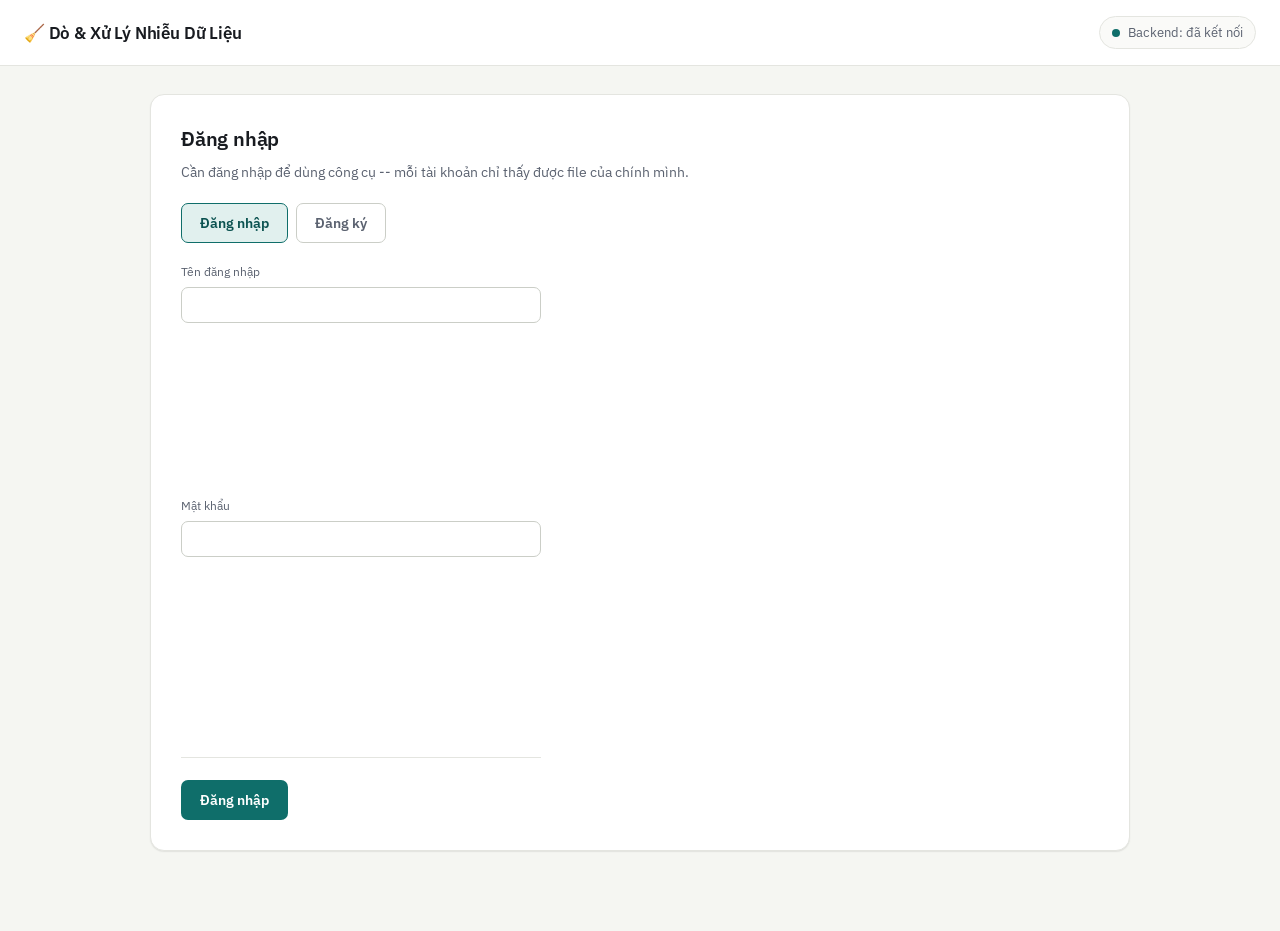
==== frontend/index.html @ 3a63ff2b "Thêm hệ thống Multi-User thật: đăng ký/đăng nhập/hồ sơ + tách dữ liệu theo tài khoản - accounts/: mo" ====
<!DOCTYPE html>
<html lang="vi">
<head>
  <meta charset="UTF-8" />
  <meta name="viewport" content="width=device-width, initial-scale=1.0" />
  <title>Dò &amp; Xử Lý Nhiễu Dữ Liệu</title>
  <link rel="preconnect" href="https://fonts.googleapis.com" />
  <link rel="preconnect" href="https://fonts.gstatic.com" crossorigin />
  <link href="https://fonts.googleapis.com/css2?family=IBM+Plex+Mono:wght@400;500;600&family=IBM+Plex+Sans:wght@400;500;600;650;700&display=swap" rel="stylesheet" />
  <link rel="stylesheet" href="style.css" />
</head>
<body>
  <header class="app-header">
    <div class="container header-inner">
      <div class="brand">
        <div class="brand-text">
          <span class="brand-title">🧹 Dò &amp; Xử Lý Nhiễu Dữ Liệu</span>
        </div>
      </div>
      <div class="status-pill">
        <span id="backend-dot" class="status-dot is-offline"></span>
        <span id="backend-status-text">Backend: đang kiểm tra…</span>
      </div>
      <!-- MỚI (tài khoản đăng nhập): chỉ hiện khi đã đăng nhập (toggleAuthArea()) -->
      <div class="account-area" id="account-area" hidden>
        <span class="account-username mono" id="account-username-text"></span>
        <button class="btn btn-ghost btn-small" id="open-profile-btn" type="button">Hồ sơ</button>
        <button class="btn btn-ghost btn-small" id="logout-btn" type="button">Đăng xuất</button>
      </div>
    </div>
  </header>

  <main class="container main-area">

    <!-- Thanh tiến trình 5 bước -->
    <nav class="stepper" id="stepper">
      <div class="stepper-track"></div>
      <div class="step" data-step="1"><span class="step-circle">1</span><span class="step-label">Tải file lên</span></div>
      <div class="step" data-step="2"><span class="step-circle">2</span><span class="step-label">Hướng xử lý</span></div>
      <div class="step" data-step="3"><span class="step-circle">3</span><span class="step-label">Cấu hình noise</span></div>
      <div class="step" data-step="4"><span class="step-circle">4</span><span class="step-label">Kết quả</span></div>
      <div class="step" data-step="5"><span class="step-circle">5</span><span class="step-label">Xử lý & xuất file</span></div>
    </nav>

    <!-- Panel đăng nhập/đăng ký -- MỚI (tài khoản đăng nhập). KHÔNG nằm
         trong thanh 5 bước, hiện trước TẤT CẢ panel khác khi chưa đăng nhập
         (checkAuthStatus() ẩn #stepper + mọi panel số, chỉ hiện panel này). -->
    <section class="panel panel--narrow" id="panel-auth">
      <h2 class="panel-title" id="auth-title">Đăng nhập</h2>
      <p class="panel-desc">Cần đăng nhập để dùng công cụ -- mỗi tài khoản chỉ thấy được file của chính mình.</p>

      <div class="auth-tabs">
        <button type="button" class="btn btn-ghost auth-tab is-active" id="auth-tab-login">Đăng nhập</button>
        <button type="button" class="btn btn-ghost auth-tab" id="auth-tab-register">Đăng ký</button>
      </div>

      <form id="login-form" class="auth-form">
        <div class="field field-grow">
          <label for="login-username">Tên đăng nhập</label>
          <input type="text" class="input" id="login-username" autocomplete="username" required />
        </div>
        <div class="field field-grow">
          <label for="login-password">Mật khẩu</label>
          <input type="password" class="input" id="login-password" autocomplete="current-password" required />
        </div>
        <p class="form-error" id="login-error" hidden></p>
        <div class="panel-actions">
          <button class="btn btn-primary" type="submit" id="login-submit-btn">Đăng nhập</button>
        </div>
      </form>

      <form id="register-form" class="auth-form" hidden>
        <div class="field field-grow">
          <label for="register-username">Tên đăng nhập (ít nhất 3 ký tự)</label>
          <input type="text" class="input" id="register-username" autocomplete="username" required />
        </div>
        <div class="field field-grow">
          <label for="register-password">Mật khẩu (ít nhất 6 ký tự)</label>
          <input type="password" class="input" id="register-password" autocomplete="new-password" required />
        </div>
        <p class="form-error" id="register-error" hidden></p>
        <div class="panel-actions">
          <button class="btn btn-primary" type="submit" id="register-submit-btn">Đăng ký</button>
        </div>
      </form>
    </section>

    <!-- Panel hồ sơ tài khoản -- MỚI. Mở từ nút "Hồ sơ" ở header, giống cách
         panel-preview mở từ Bước 5 (không nằm trong 5 bước chính). -->
    <section class="panel panel--narrow" id="panel-profile">
      <h2 class="panel-title">Hồ sơ tài khoản</h2>

      <div class="field field-grow">
        <label>Tên đăng nhập</label>
        <p class="mono" id="profile-username">—</p>
      </div>
      <div class="field field-grow">
        <label>Tạo tài khoản lúc</label>
        <p class="mono" id="profile-created-at">—</p>
      </div>

      <div class="sub-section">
        <h3 class="sub-title">Đổi mật khẩu</h3>
        <form id="change-password-form" class="auth-form">
          <div class="field field-grow">
            <label for="old-password">Mật khẩu hiện tại</label>
            <input type="password" class="input" id="old-password" autocomplete="current-password" required />
          </div>
          <div class="field field-grow">
            <label for="new-password">Mật khẩu mới (ít nhất 6 ký tự)</label>
            <input type="password" class="input" id="new-password" autocomplete="new-password" required />
          </div>
          <p class="form-error" id="change-password-error" hidden></p>
          <p class="status-text" id="change-password-success" hidden>Đổi mật khẩu thành công.</p>
          <div class="panel-actions">
            <button class="btn btn-primary" type="submit" id="change-password-btn">Đổi mật khẩu</button>
          </div>
        </form>
      </div>

      <div class="panel-actions">
        <button class="btn btn-ghost" id="profile-back-btn" type="button">← Quay lại</button>
      </div>
    </section>

    <!-- Panel 1: Upload -->
    <section class="panel panel--narrow is-active" id="panel-1">
      <h2 class="panel-title">Bước 1: Tải dữ liệu lên</h2>

      <label for="file-input" class="dropzone" id="dropzone">
        <div class="dropzone-idle" id="dropzone-idle">
          <span class="dropzone-icon">📄</span>
          <p>Kéo thả hoặc bấm để tải file lên</p>
        </div>
        <div class="dropzone-file" id="dropzone-file">
          <span style="font-size: 22px;">📄</span>
          <div>
            <p class="file-name" id="file-name-text"></p>
            <p class="file-meta" id="file-meta-text"></p>
          </div>
        </div>
      </label>
      <input type="file" id="file-input" accept=".csv,.xlsx" hidden />

      <p class="hint-note" id="upload-notice">Đang kiểm tra kết nối tới backend…</p>

      <div class="panel-actions">
        <button class="btn btn-primary" id="upload-btn" disabled>Tải lên &amp; tiếp tục</button>
        <span class="status-text" id="upload-status"></span>
      </div>
    </section>

    <!-- Panel 2: Hướng xử lý -->
    <section class="panel" id="panel-2">
      <h2 class="panel-title">Bước 2: Chọn hướng xử lý</h2>
      <p class="panel-desc">Noise trong dữ liệu được chia theo 2 hướng, mỗi hướng có cách phát hiện và xử lý riêng.</p>

      <div class="direction-grid">
        <div class="direction-card" data-direction="attribute" tabindex="0" role="button">
          <h3>📊 Attribute Noise</h3>
          <p>Lỗi ở từng thuộc tính/cột: thiếu giá trị, sai định dạng, ngoài khoảng, giá trị bất thường, không nhất quán, khoảng trắng thừa, trùng dòng — cộng rule mâu thuẫn LOGIC giữa 2 cột.</p>
        </div>
        <div class="direction-card" data-direction="class" tabindex="0" role="button">
          <h3>🏷️ Class Noise</h3>
          <p>Nhãn/lớp phân loại bị gán sai — chọn 1 cột làm nhãn, các cột số làm đặc trưng, rồi chọn 1 trong 3 phương pháp phát hiện bên dưới để tìm dòng nghi ngờ sai nhãn.</p>
        </div>
      </div>

      <!-- Chỉ hiện khi đã chọn thẻ Class Noise ở trên -- 3 nhóm phương pháp
           theo đúng Bảng 6 (Gupta & Gupta, 2019): Distance-based / Single
           learning-based / Ensemble-based. Người dùng CHỈ chọn 1 trong 3 để
           chạy thật; 2 cái còn lại dùng để so sánh riêng (script đánh giá ở
           gốc repo), không bắt buộc phải chạy hết trên web. -->
      <div class="sub-section" id="class-method-section" hidden>
        <h3 class="sub-title">Chọn phương pháp phát hiện Class Noise</h3>
        <p class="panel-desc">3 nhóm phương pháp theo Bảng 6, Gupta &amp; Gupta (2019) — chọn đúng 1 phương pháp để chạy thật.</p>
        <div class="direction-grid method-grid" id="class-method-grid">
          <div class="direction-card" data-method="distance_based" tabindex="0" role="button">
            <h3>📏 Distance-based</h3>
            <p>Mutual k-Nearest Neighbor (N13) — dựa thuần vào khoảng cách giữa các dòng, không train model học máy nào.</p>
          </div>
          <div class="direction-card" data-method="single_learning" tabindex="0" role="button">
            <h3>🌲 Single learning-based</h3>
            <p>Confident Learning + Random Forest — dùng xác suất dự đoán của 1 model để tìm dòng nghi ngờ sai nhãn.</p>
          </div>
          <div class="direction-card" data-method="ensemble_based" tabindex="0" role="button">
            <h3>🗳️ Ensemble-based</h3>
            <p>3 classifier khác họ (Logistic Regression, Naive Bayes, Linear SVM) cùng biểu quyết — dòng nào bị đa số bất đồng với nhãn ghi thì nghi ngờ.</p>
          </div>
        </div>
      </div>

      <div class="panel-actions">
        <button class="btn btn-primary" id="continue-step2-btn" disabled>Tiếp tục</button>
      </div>
    </section>

    <!-- Panel 3: Cấu hình noise -->
    <section class="panel" id="panel-3">
      <h2 class="panel-title" id="panel-3-title">Bước 3: Cấu hình noise cho từng cột</h2>

      <!-- Nhánh ATTRIBUTE NOISE -->
      <div id="panel-3-attribute">
        <p class="panel-desc">
          Với mỗi cột, chọn đúng kiểu dữ liệu rồi bật các loại noise cần kiểm tra. Các trường tham số
          (min/max, ngưỡng outlier, danh sách category chuẩn...) chỉ hiện khi phù hợp với kiểu dữ liệu đã chọn.
        </p>

        <p class="empty-state" id="col-list-empty" hidden>Chưa có dữ liệu — quay lại Bước 1 để tải file.</p>
        <div class="col-list" id="col-list"></div>

        <div class="sub-section duplicate-row-config">
          <h3 class="sub-title">Trùng dòng (duplicate_row)</h3>
          <p class="panel-desc">Noise cấp DÒNG — so cả dòng (hoặc 1 nhóm cột chỉ định) với các dòng khác, không thuộc riêng 1 cột nào.</p>
          <label class="switch-row">
            <input type="checkbox" id="dup-enable" />
            <span>Kiểm tra trùng dòng</span>
          </label>
          <div class="field field-grow">
            <label>Chỉ so theo các cột này (để trống = so toàn bộ), cách nhau bởi dấu phẩy</label>
            <input type="text" class="input" id="dup-subset-columns" placeholder="vd id" />
          </div>
        </div>

        <div class="sub-section">
          <h3 class="sub-title">Rule liên cột (tuỳ chọn)</h3>
          <p class="panel-desc">
            Kiểm tra mâu thuẫn logic giữa 2 cột — ví dụ "tuổi phải ≤ điểm đánh giá" hay "mã nhân viên phải
            luôn gắn với đúng 1 tên". Bạn tự chọn cột và quan hệ, vì mỗi file dữ liệu có ý nghĩa khác nhau.
          </p>
          <div class="rules-list" id="rules-list"></div>
          <button class="btn btn-ghost" id="add-rule-btn" type="button">+ Thêm rule</button>
        </div>

        <div class="panel-actions">
          <button class="btn btn-primary" id="detect-btn" type="button">🔍 Detect Noise</button>
          <span class="status-text" id="detect-status"></span>
        </div>
      </div>

      <!-- Nhánh CLASS NOISE -->
      <div id="panel-3-class" hidden>
        <p class="panel-desc" id="panel-3-class-desc">
          Chọn 1 cột làm <strong>nhãn</strong> (label) và các cột <strong>số</strong> làm đặc trưng (feature).
          Cột không ép được thành số sẽ tự động bị loại khỏi lúc chạy, không cần lọc tay trước. Trước khi
          chạy, các cột đặc trưng cũng sẽ TỰ ĐỘNG được cap outlier (kéo giá trị quá lệch về biên IQR) + biến
          đổi logarit (cho cột không có giá trị âm) — không cần làm gì thêm, không xoá mất dữ liệu nào.
        </p>

        <div class="field field-grow">
          <label>Cột nhãn (label)</label>
          <select class="select" id="class-label-select"></select>
        </div>

        <div class="sub-section">
          <h3 class="sub-title">🪄 Giảm cột tự động (tuỳ chọn)</h3>
          <p class="panel-desc">
            Tự xếp hạng mức liên quan tới nhãn (Feature Importance), tự tìm điểm "gãy" để giữ nhóm cột quan
            trọng nhất, rồi lọc bớt cột thừa thông tin lẫn nhau (tương quan ≥ 0.8) — không cần tự chọn số cột
            hay ngưỡng nào tay. Kết quả sẽ tự tick vào danh sách bên dưới, vẫn sửa tay thêm được.
          </p>
          <div class="panel-actions">
            <button class="btn btn-ghost" id="class-reduce-btn" type="button">🪄 Chạy giảm cột tự động</button>
            <span class="status-text" id="class-reduce-status"></span>
          </div>
          <div id="class-reduce-result" hidden></div>
        </div>

        <div class="sub-section">
          <div class="sub-title-row">
            <h3 class="sub-title">Cột đặc trưng (feature)</h3>
            <div class="feature-bulk-actions">
              <button type="button" class="btn btn-ghost btn-small" id="class-feature-select-all">Tích tất cả</button>
              <button type="button" class="btn btn-ghost btn-small" id="class-feature-select-none">Bỏ tích tất cả</button>
            </div>
          </div>
          <div class="feature-check-list" id="class-feature-list"></div>
        </div>

        <div class="sub-section" id="class-params-single">
          <h3 class="sub-title">Tham số nâng cao (tuỳ chọn)</h3>
          <div class="field-row">
            <div class="field">
              <label>Số cây (n_estimators)</label>
              <input type="number" class="input" id="class-n-estimators" value="300" min="10" step="10" />
            </div>
            <div class="field">
              <label>Số fold (cv_folds)</label>
              <input type="number" class="input" id="class-cv-folds" value="5" min="2" max="10" />
            </div>
          </div>
        </div>

        <div class="sub-section" id="class-params-distance" hidden>
          <h3 class="sub-title">Tham số nâng cao (tuỳ chọn)</h3>
          <div class="field-row">
            <div class="field">
              <label>Số láng giềng (k)</label>
              <input type="number" class="input" id="class-k-neighbors" value="5" min="1" max="50" />
            </div>
          </div>
          <p class="panel-desc">
            Mutual k-NN không train model nào — chỉ xét k láng giềng gần nhất của mỗi dòng (sau khi chuẩn hoá
            z-score), nên thường nhanh hơn Single learning-based với cùng kích thước file.
          </p>
        </div>

        <div class="sub-section" id="class-params-ensemble" hidden>
          <h3 class="sub-title">Tham số nâng cao (tuỳ chọn)</h3>
          <div class="field-row">
            <div class="field">
              <label>Số fold (cv_folds)</label>
              <input type="number" class="input" id="class-ensemble-cv-folds" value="5" min="2" max="10" />
            </div>
          </div>
          <p class="panel-desc">
            Train 3 classifier khác họ (Logistic Regression, Gaussian Naive Bayes, Linear SVM) qua Cross-Validation,
            dòng nào bị ĐA SỐ (≥2/3) classifier dự đoán khác nhãn ghi thì gắn cờ nghi ngờ. Nhẹ hơn nhiều so với
            Random Forest 300 cây nên vẫn chạy nhanh dù phải train tới 3 model.
          </p>
        </div>

        <p class="hint-note" id="class-wait-hint">
          ⚠️ Huấn luyện qua Cross-Validation có thể mất từ vài giây đến vài phút tuỳ kích thước file — trang
          sẽ không phản hồi gì trong lúc chờ, đừng tắt tab.
        </p>

        <div class="panel-actions">
          <button class="btn btn-primary" id="class-detect-btn" type="button">🔍 Phát hiện Class Noise</button>
          <span class="status-text" id="class-detect-status"></span>
        </div>
      </div>
    </section>

    <!-- Panel 4: Kết quả -->
    <section class="panel" id="panel-4">
      <h2 class="panel-title" id="panel-4-title">Bước 4: Kết quả phát hiện</h2>

      <!-- Nhánh ATTRIBUTE NOISE -->
      <div id="panel-4-attribute">
        <p class="panel-desc">Rà soát các dòng và ô bị gắn cờ noise trước khi sang bước xử lý.</p>

        <div class="stats-grid">
          <div class="stat-card">
            <span class="stat-value mono" id="stat-total-rows">0</span>
            <span class="stat-label">Tổng số dòng</span>
          </div>
          <div class="stat-card stat-amber">
            <span class="stat-value mono" id="stat-flagged-rows">0</span>
            <span class="stat-label">Dòng có noise</span>
          </div>
          <div class="stat-card stat-crimson">
            <span class="stat-value mono" id="stat-total-findings">0</span>
            <span class="stat-label">Ô lỗi phát hiện</span>
          </div>
        </div>

        <!-- Biểu đồ phân bố loại noise -- thuần hiển thị lại dữ liệu đã có
             sẵn từ data.findings, không gọi thêm API nào. -->
        <div class="chart-card" id="noise-chart-card" hidden>
          <h3 class="sub-title">Phân bố theo loại noise</h3>
          <div class="noise-chart" id="noise-chart"></div>
        </div>

        <div class="toolbar">
          <input type="search" class="input search-input" id="search-input" placeholder="Tìm theo giá trị hoặc loại lỗi…" />
          <div class="filter-chips" id="filter-chips"></div>
        </div>

        <div class="table-wrap">
          <table class="results-table" id="result-table">
            <thead id="result-table-head"></thead>
            <tbody id="result-table-body"></tbody>
          </table>
        </div>
        <p id="result-empty" class="empty-state" hidden>Không phát hiện noise nào 🎉</p>

        <div class="pagination" id="pagination" hidden>
          <button class="btn btn-ghost" id="page-prev" type="button">Trước</button>
          <span id="page-indicator" class="mono"></span>
          <button class="btn btn-ghost" id="page-next" type="button">Sau</button>
        </div>

        <div class="panel-actions">
          <button class="btn btn-primary" id="goto-handling-btn" type="button" disabled>Tiếp tục: xử lý &amp; xuất file</button>
        </div>
      </div>

      <!-- Nhánh CLASS NOISE -->
      <div id="panel-4-class" hidden>
        <p class="panel-desc">Độ tin cậy của model — xem trước khi tin bất kỳ dòng nghi ngờ nào bên dưới.</p>

        <div class="stats-grid" id="class-stats-grid"></div>

        <div class="chart-card" id="class-warning-card" hidden></div>

        <div class="chart-card" id="class-report-card">
          <h3 class="sub-title" id="class-report-title">Precision / Recall / F1 từng lớp</h3>
          <div class="table-wrap">
            <table class="results-table" id="class-report-table"></table>
          </div>
        </div>

        <div class="chart-card" id="class-confusion-card">
          <h3 class="sub-title" id="class-confusion-title">Ma trận đếm (hàng = nhãn ghi, cột = nhãn model tự tin)</h3>
          <div class="table-wrap">
            <table class="results-table" id="class-confusion-table"></table>
          </div>
        </div>

        <h3 class="sub-title">Danh sách dòng nghi ngờ (sắp theo mức độ đáng ngờ giảm dần)</h3>
        <div class="toolbar">
          <input type="search" class="input search-input" id="class-findings-search" placeholder="Tìm theo số dòng hoặc nhãn…" />
        </div>
        <div class="table-wrap">
          <table class="results-table" id="class-findings-table"></table>
        </div>
        <div class="pagination" id="class-findings-pagination" hidden>
          <button class="btn btn-ghost" id="class-page-prev" type="button">Trước</button>
          <span id="class-page-indicator" class="mono"></span>
          <button class="btn btn-ghost" id="class-page-next" type="button">Sau</button>
        </div>

        <div class="panel-actions">
          <button class="btn btn-primary" id="class-goto-handling-btn" type="button">Tiếp tục: xử lý &amp; xuất file</button>
        </div>
      </div>
    </section>

    <!-- Panel 5: Xử lý & xuất file -->
    <section class="panel" id="panel-5">
      <h2 class="panel-title">Bước 5: Xử lý &amp; xuất file</h2>

      <!-- Nhánh ATTRIBUTE NOISE -->
      <div id="panel-5-attribute">
        <p class="panel-desc">
          Bấm vào tên mỗi nhóm để xem chi tiết từng dòng, tick chọn dòng muốn xử lý, chọn cách xử lý cho từng
          dòng rồi bấm "Áp dụng" — không cần xử lý hết các nhóm cùng lúc. Hành động xoá dòng luôn được cho xem
          trước và hỏi xác nhận; mọi bước đều hoàn tác được hoặc quay về dữ liệu gốc. Rule liên cột chưa hỗ trợ
          xử lý tự động ở bước này. Xử lý xong, bấm "Xuất file CSV" ở cuối trang để tải file về.
        </p>

        <!-- Thanh lịch sử: nhật ký các bước đã Áp dụng + nút Hoàn tác / Về dữ liệu gốc.
             Luôn hiện (kể cả khi chưa có bước nào) để người dùng biết tính năng này tồn tại. -->
        <div class="history-bar" id="history-bar">
          <div class="history-bar-top">
            <strong class="history-bar-title">Lịch sử xử lý</strong>
            <span class="status-text" id="history-hint"></span>
            <button class="btn btn-ghost btn-small" id="undo-btn" type="button" disabled>↶ Hoàn tác</button>
            <button class="btn btn-ghost btn-small" id="reset-btn" type="button" disabled>⟲ Về dữ liệu gốc</button>
          </div>
          <div class="handling-confirm" id="history-confirm" role="alert" hidden></div>
          <p class="status-text history-status" id="history-status" aria-live="polite"></p>
          <ol class="history-log" id="history-log"></ol>
        </div>

        <div id="handling-list" class="handling-list"></div>
        <div class="panel-actions">
          <button class="btn btn-primary" id="apply-handling-btn" type="button">✅ Xuất file CSV</button>
          <span class="status-text" id="handling-status"></span>
        </div>
      </div>

      <!-- Nhánh CLASS NOISE -->
      <div id="panel-5-class" hidden>
        <p class="empty-state">
          Xử lý (handling) cho Class Noise đang được phát triển — tính năng này sẽ sớm có. Bấm "Phân bố
          theo loại noise" ở Bước 4 để xem lại danh sách dòng nghi ngờ.
        </p>
        <div class="panel-actions">
          <button class="btn btn-ghost" id="class-back-to-results-btn" type="button">← Quay lại Bước 4</button>
        </div>
      </div>
    </section>

    <!-- Panel "Xem sau xử lý" -- KHÔNG nằm trong 5 bước chính, chỉ là màn
         hình phụ mở ra từ Bước 5 để xem nhanh dữ liệu hiện tại rồi quay lại. -->
    <section class="panel" id="panel-preview">
      <h2 class="panel-title">Xem dữ liệu sau xử lý</h2>
      <p class="panel-desc">Toàn bộ dữ liệu ở trạng thái hiện tại — ô còn tô màu là còn lỗi chưa xử lý.</p>
      <div class="table-wrap">
        <table class="results-table" id="preview-table">
          <thead id="preview-table-head"></thead>
          <tbody id="preview-table-body"></tbody>
        </table>
      </div>
      <div class="pagination">
        <button class="btn btn-ghost" id="preview-page-prev" type="button">Trước</button>
        <span id="preview-page-indicator" class="mono"></span>
        <button class="btn btn-ghost" id="preview-page-next" type="button">Sau</button>
      </div>
      <div class="panel-actions">
        <button class="btn btn-primary" id="preview-back-btn" type="button">← Quay lại xử lý</button>
      </div>
    </section>

  </main>

  <script src="script.js"></script>
</body>
</html>
---- frontend/style.css ----
/* ==========================================================================
   Design tokens -- lấy cảm hứng màu sắc/typography từ mockup người dùng gửi,
   chỉnh lại bảng màu badge để đủ chỗ cho 7 loại attribute noise + 4 loại rule
   liên cột (11 loại, nhiều hơn 5 nhóm màu gốc của mockup) -- mỗi loại 1 màu
   riêng để phân biệt nhanh bằng mắt, giữ đúng cách phối "text/soft/border"
   của mockup cho mọi family màu.
   ========================================================================== */
:root {
  --bg: #f5f6f2;
  --surface: #ffffff;
  --surface-2: #fafaf8;
  --ink: #181b20;
  --ink-dim: #5b6270;
  --ink-faint: #8b909c;
  --line: #e4e5e0;
  --line-strong: #cbcec7;

  --signal: #0f6e6a;
  --signal-dark: #0b5250;
  --signal-soft: #e1f0ee;

  --danger: #ae3a3a;
  --danger-soft: #f8e6e6;

  --radius-lg: 14px;
  --radius-md: 10px;
  --radius-sm: 7px;
  --shadow-card: 0 1px 2px rgba(20, 20, 15, 0.05), 0 1px 0 rgba(20, 20, 15, 0.03);

  /* Bề rộng khung app -- rộng hơn hẳn bản mockup (1180px) theo yêu cầu "khung
     to hơn" ở Bước 4 (Kết quả), áp dụng chung cho mọi bước cho nhất quán. */
  --container-max: 1440px;

  /* ---- 11 family màu: mỗi loại attribute noise / rule liên cột 1 màu ---- */
  --slate-text: #4b5262;   --slate-soft: #edeef1;   --slate-border: #667085;   /* missing_value */
  --amber-text: #8a4f0e;   --amber-soft: #fbeedc;   --amber-border: #c1721b;   /* format_noise */
  --crimson-text: #8f2f2f; --crimson-soft: #f8e6e6; --crimson-border: #ae3a3a; /* out_of_range */
  --violet-text: #4f3970;  --violet-soft: #ece6f4;  --violet-border: #6a4f92; /* outlier */
  --teal-text: #0b5250;    --teal-soft: #e1f0ee;    --teal-border: #0f6e6a;   /* inconsistent_category */
  --rose-text: #9d174d;    --rose-soft: #fce7f3;    --rose-border: #db2777;   /* whitespace_noise */
  --maroon-text: #5c1f2a;  --maroon-soft: #f1e1e4;  --maroon-border: #7a2e3a; /* duplicate_row */
  --indigo-text: #3730a3;  --indigo-soft: #e0e7ff;  --indigo-border: #4f46e5; /* rule:compare */
  --brown-text: #6b4226;   --brown-soft: #f3e5d8;   --brown-border: #9c6b30;  /* rule:conditional */
  --orange-text: #9a3412;  --orange-soft: #ffedd5;  --orange-border: #ea580c; /* rule:formula */
  --green-text: #14532d;   --green-soft: #dcfce7;   --green-border: #16a34a; /* rule:functional_dependency */
}

*, *::before, *::after { box-sizing: border-box; }

body {
  margin: 0;
  background: var(--bg);
  color: var(--ink);
  font-family: "IBM Plex Sans", -apple-system, BlinkMacSystemFont, "Segoe UI", sans-serif;
  font-size: 15px;
  line-height: 1.55;
  -webkit-font-smoothing: antialiased;
}
h1, h2, h3, p { margin: 0; }
button { font-family: inherit; }
input, select { font-family: inherit; font-size: 14px; color: var(--ink); }
.mono { font-family: "IBM Plex Mono", ui-monospace, monospace; }
code {
  font-family: "IBM Plex Mono", ui-monospace, monospace;
  background: #eef0f2;
  padding: 1px 5px;
  border-radius: 4px;
  font-size: 0.9em;
}

.container { max-width: var(--container-max); margin: 0 auto; padding: 0 24px; }

/* ===== Header ===== */
.app-header { background: var(--surface); border-bottom: 1px solid var(--line); }
.header-inner {
  display: flex; align-items: center; justify-content: space-between;
  padding: 16px 24px; gap: 16px; flex-wrap: wrap;
}
.brand { display: flex; align-items: center; gap: 12px; }
.brand-text { display: flex; flex-direction: column; gap: 2px; }
.brand-title { font-size: 17px; font-weight: 600; letter-spacing: -0.01em; }
.brand-sub { font-size: 12.5px; color: var(--ink-faint); }

.status-pill {
  display: flex; align-items: center; gap: 8px; font-size: 12.5px; color: var(--ink-dim);
  background: var(--surface-2); border: 1px solid var(--line); border-radius: 999px; padding: 6px 12px;
}
.status-dot { width: 8px; height: 8px; border-radius: 50%; background: var(--ink-faint); flex: 0 0 auto; }
.status-dot.is-online { background: var(--signal); }
.status-dot.is-offline { background: var(--amber-border); }

/* MỚI (tài khoản đăng nhập): badge tên tài khoản + nút Hồ sơ/Đăng xuất ở header */
.account-area { display: flex; align-items: center; gap: 10px; font-size: 12.5px; }
.account-username { color: var(--ink-dim); font-weight: 600; }

/* ===== Layout ===== */
.main-area { padding: 28px 24px 80px; }

/* Sửa TẬN GỐC bug từng gặp: rule CSS của TRANG (vd display:flex/grid) luôn
   thắng rule mặc định "[hidden]{display:none}" của trình duyệt, bất kể độ ưu
   tiên (author stylesheet > user-agent stylesheet). 1 rule chung !important
   ở đây đảm bảo MỌI phần tử "hidden" trong toàn trang chắc chắn bị ẩn. */
[hidden] { display: none !important; }

/* MỚI (tài khoản đăng nhập): che tạm #stepper + mọi panel TRỪ panel-auth
   trong lúc checkAuthStatus() đang chờ phản hồi GET /api/auth/me lúc tải
   trang lần đầu -- tránh nhoáng panel-1 (mặc định is-active trong HTML)
   rồi mới bị đổi sang panel-auth 1 nhịp sau nếu chưa đăng nhập.
   checkAuthStatus() thêm class "auth-ready" vào <body> SAU KHI đã quyết
   định xong hiện panel nào, mới bỏ rule che này. */
body:not(.auth-ready) #stepper,
body:not(.auth-ready) .panel:not(#panel-auth) { display: none !important; }

/* ===== Stepper (5 bước) ===== */
.stepper { position: relative; display: flex; margin: 6px 0 36px; }
.stepper-track { position: absolute; left: 8%; right: 8%; top: 17px; height: 1.5px; background: var(--line-strong); z-index: 0; }
.step { position: relative; z-index: 1; flex: 1 1 0; display: flex; flex-direction: column; align-items: center; gap: 7px; }
.step.is-reachable { cursor: pointer; }
.step-circle {
  width: 34px; height: 34px; border-radius: 50%;
  display: flex; align-items: center; justify-content: center;
  font-family: "IBM Plex Mono", monospace; font-size: 13px; font-weight: 600;
  background: var(--surface); border: 1.5px solid var(--line-strong); color: var(--ink-faint);
  transition: background 0.15s ease, border-color 0.15s ease, color 0.15s ease;
}
.step-label { font-size: 12.5px; color: var(--ink-faint); text-align: center; }
.step.is-complete .step-circle { background: var(--signal-soft); border-color: var(--signal); color: var(--signal-dark); }
.step.is-complete .step-label { color: var(--ink-dim); }
.step.is-active .step-circle { background: var(--signal); border-color: var(--signal); color: #fff; }
.step.is-active .step-label { color: var(--ink); font-weight: 600; }

/* ===== Panels ===== */
.panel { display: none; background: var(--surface); border: 1px solid var(--line); border-radius: var(--radius-lg); box-shadow: var(--shadow-card); padding: 28px 30px 30px; }
.panel.is-active { display: block; }
/* Các bước chỉ có form ngắn (1, 2) không cần chiếm hết bề rộng khung 1440px
   dùng cho các bước có bảng dữ liệu (3, 4, 5) -- thu hẹp + canh giữa riêng
   cho các panel này để bố cục cân đối, đỡ trống trải bên phải. */
.panel--narrow { max-width: 980px; margin-left: auto; margin-right: auto; }
.panel-title { font-size: 20px; font-weight: 600; letter-spacing: -0.01em; margin-bottom: 8px; }
.panel-desc { font-size: 13.5px; color: var(--ink-dim); max-width: 90ch; margin-bottom: 20px; }
.panel-actions { display: flex; align-items: center; gap: 14px; margin-top: 26px; padding-top: 22px; border-top: 1px solid var(--line); flex-wrap: wrap; }
.hint-note { font-size: 12.5px; color: var(--ink-faint); margin-top: 12px; }
.sub-section { margin-top: 26px; padding-top: 22px; border-top: 1px solid var(--line); }
.sub-title { font-size: 14.5px; font-weight: 600; margin-bottom: 6px; }
.sub-title-row { display: flex; align-items: center; justify-content: space-between; flex-wrap: wrap; gap: 8px; }
.sub-title-row .sub-title { margin-bottom: 0; }
.feature-bulk-actions { display: flex; gap: 8px; }
.empty-state { font-size: 13.5px; color: var(--ink-faint); padding: 22px; text-align: center; border: 1px dashed var(--line-strong); border-radius: var(--radius-md); }

/* MỚI (tài khoản đăng nhập): panel-auth (đăng nhập/đăng ký) + panel-profile */
.auth-tabs { display: flex; gap: 8px; margin-bottom: 20px; }
.auth-tab.is-active { border-color: var(--signal); color: var(--signal-dark); background: var(--signal-soft); }
.auth-form { display: flex; flex-direction: column; gap: 14px; max-width: 360px; }
.form-error {
  font-size: 12.5px; color: var(--danger); background: var(--danger-soft);
  border: 1px solid var(--danger); border-radius: var(--radius-sm); padding: 8px 10px; margin: 0;
}

/* ===== Buttons ===== */
.btn { appearance: none; border-radius: var(--radius-sm); padding: 10px 18px; font-size: 13.5px; font-weight: 600; cursor: pointer; border: 1.5px solid transparent; transition: background 0.15s ease, border-color 0.15s ease, color 0.15s ease, opacity 0.15s ease; }
.btn:disabled { opacity: 0.45; cursor: not-allowed; }
.btn-primary { background: var(--signal); color: #fff; }
.btn-primary:hover:not(:disabled) { background: var(--signal-dark); }
.btn-ghost { background: transparent; border-color: var(--line-strong); color: var(--ink-dim); }
.btn-small { padding: 5px 12px; font-size: 12px; }
.btn-ghost:hover:not(:disabled) { border-color: var(--signal); color: var(--signal-dark); }
.btn-icon { appearance: none; background: transparent; border: none; color: var(--ink-faint); cursor: pointer; padding: 6px; border-radius: var(--radius-sm); font-weight: 700; }
.btn-icon:hover { background: var(--danger-soft); color: var(--danger); }
.status-text { font-size: 12.5px; color: var(--ink-faint); }

/* ===== Form controls ===== */
.field { display: flex; flex-direction: column; gap: 5px; }
.field label { font-size: 12px; color: var(--ink-dim); }
.field-row { display: flex; gap: 12px; flex-wrap: wrap; align-items: flex-end; }
.field-grow { flex: 1 1 220px; }
.input, .select {
  border: 1.5px solid var(--line-strong); border-radius: var(--radius-sm); background: var(--surface);
  padding: 8px 10px; font-size: 13.5px; color: var(--ink); min-width: 0;
}
.input:focus-visible, .select:focus-visible { outline: 2px solid var(--signal); outline-offset: 1px; border-color: var(--signal); }
.search-input { flex: 1 1 260px; }
input[type="checkbox"] { accent-color: var(--signal); width: 15px; height: 15px; }
.switch-row { display: flex; align-items: center; gap: 9px; font-size: 13.5px; margin-bottom: 14px; cursor: pointer; }

/* ===== Dropzone ===== */
/* Giờ là phần tử CHÍNH của Bước 1 (không còn đoạn mô tả đi kèm) -- cần to,
   rộng hết khung panel, dễ thấy ngay từ cái nhìn đầu tiên. `label` là phần
   tử inline mặc định nên PHẢI khai display:block + width:100% mới chiếm
   hết bề rộng panel thay vì chỉ co lại vừa đúng nội dung bên trong. */
.dropzone {
  display: block; width: 100%; box-sizing: border-box;
  border: 2px dashed var(--line-strong); border-radius: var(--radius-md);
  background: var(--surface-2); padding: 64px 20px; min-height: 220px;
  text-align: center; cursor: pointer;
  transition: border-color 0.15s ease, background 0.15s ease;
}
.dropzone.is-dragover { border-color: var(--signal); background: var(--signal-soft); }
.dropzone-idle { display: flex; flex-direction: column; align-items: center; justify-content: center; gap: 14px; height: 100%; color: var(--ink-dim); font-size: 15px; }
.dropzone-icon { font-size: 40px; }
.dropzone-file { display: none; align-items: center; justify-content: center; gap: 14px; text-align: left; }
.file-name { font-size: 14px; font-weight: 600; }
.file-meta { font-size: 12.5px; color: var(--ink-dim); margin-top: 2px; }

/* ===== Step 2: hướng xử lý ===== */
.direction-grid { display: grid; grid-template-columns: 1fr 1fr; gap: 16px; }
.direction-card { position: relative; border: 1.5px solid var(--line); border-radius: var(--radius-md); padding: 20px; cursor: pointer; transition: border-color 0.15s ease, background 0.15s ease; }
.direction-card:hover { border-color: var(--line-strong); }
.direction-card.is-selected { border-color: var(--signal); background: var(--signal-soft); }
.direction-card.is-disabled { cursor: not-allowed; opacity: 0.55; }
.direction-card h3 { font-size: 15.5px; font-weight: 600; margin-bottom: 6px; }
.direction-card p { font-size: 13px; color: var(--ink-dim); }
.badge-soon { position: absolute; top: 16px; right: 16px; font-size: 11px; font-weight: 600; color: var(--amber-text); background: var(--amber-soft); border-radius: 999px; padding: 3px 9px; }
/* 3 thẻ phương pháp Class Noise (Distance/Single/Ensemble) -- tái dùng CSS
   .direction-card ở trên, chỉ đổi số cột lưới từ 2 sang 3. */
.method-grid { grid-template-columns: 1fr 1fr 1fr; }
@media (max-width: 720px) { .method-grid { grid-template-columns: 1fr; } }

/* ===== Step 3: cấu hình noise theo cột ===== */
.col-list { display: flex; flex-direction: column; gap: 12px; }
.col-row { border: 1px solid var(--line); border-radius: var(--radius-md); padding: 14px 16px; background: var(--surface-2); }
.col-row-head { display: flex; align-items: center; justify-content: space-between; gap: 12px; flex-wrap: wrap; margin-bottom: 10px; }
.col-name { font-size: 14px; font-weight: 600; }
.col-type-select { min-width: 180px; }
.chip-row { display: flex; flex-wrap: wrap; gap: 10px; }
.chip-wrap { display: flex; flex-direction: column; }
.chip { position: relative; display: inline-flex; align-items: center; gap: 6px; font-size: 12.5px; font-weight: 500; padding: 6px 12px; border-radius: 999px; border: 1px solid var(--line-strong); background: var(--surface); color: var(--ink-dim); cursor: pointer; transition: border-color 0.15s ease, background 0.15s ease, color 0.15s ease; }
.chip input { position: absolute; opacity: 0; width: 0; height: 0; }
.chip:has(input:focus-visible) { outline: 2px solid var(--signal); outline-offset: 2px; }

.param-panel { display: none; margin-top: 0; }
.param-panel.is-open { display: block; margin-top: 9px; }
.param-panel > * { min-height: 0; }

/* ===== Duplicate row ===== */
.duplicate-row-config { margin-top: 4px; }

/* ===== Rule liên cột ===== */
.rules-list { display: flex; flex-direction: column; gap: 10px; margin-bottom: 14px; }
.rule-row { border: 1px solid var(--line); border-radius: var(--radius-md); padding: 12px 14px; background: var(--surface-2); }
.rule-row-header { display: flex; align-items: center; gap: 8px; margin-bottom: 8px; flex-wrap: wrap; }
.rule-row-header .rule-label { flex: 1; min-width: 140px; }
.rule-hint { width: 100%; margin: 0 0 8px; font-size: 12.5px; color: var(--ink-faint); }
.rule-fields { display: flex; flex-wrap: wrap; align-items: center; gap: 8px; }
.rule-fields-row { display: flex; flex-wrap: wrap; align-items: center; gap: 8px; width: 100%; }
.rule-fields .formula-input { flex: 1; min-width: 240px; }
.rule-word { font-weight: 600; color: var(--signal-dark); font-size: 12.5px; }

/* ===== Step 3 (hướng Class Noise): chọn nhãn + đặc trưng ===== */
.feature-check-list { display: flex; flex-wrap: wrap; gap: 8px 20px; padding: 14px; border: 1px solid var(--line); border-radius: var(--radius-md); background: var(--surface-2); }
.feature-check-list .switch-row { margin-bottom: 0; }

/* ===== Step 4: kết quả ===== */
.stats-grid { display: grid; grid-template-columns: repeat(auto-fit, minmax(180px, 1fr)); gap: 14px; margin-bottom: 22px; }
.stat-card { background: var(--surface-2); border: 1px solid var(--line); border-left: 3px solid var(--line-strong); border-radius: var(--radius-md); padding: 16px 18px; display: flex; flex-direction: column; gap: 4px; }
.stat-value { font-size: 28px; font-weight: 600; }
.stat-label { font-size: 12.5px; color: var(--ink-dim); }
.stat-sub { font-size: 11.5px; color: var(--ink-dim); }
.stat-amber { border-left-color: var(--amber-border); }
.stat-crimson { border-left-color: var(--crimson-border); }
.stat-teal { border-left-color: var(--teal-border); }

/* ===== Biểu đồ phân bố loại noise (Bước 4) ===== */
.chart-card { border: 1px solid var(--line); border-radius: var(--radius-md); padding: 16px 18px; margin-bottom: 22px; background: var(--surface-2); }
.noise-chart { display: flex; flex-direction: column; gap: 9px; margin-top: 10px; }
.chart-row { display: grid; grid-template-columns: 160px 1fr 44px; align-items: center; gap: 10px; }
.chart-label { font-size: 12.5px; color: var(--ink-dim); white-space: nowrap; overflow: hidden; text-overflow: ellipsis; }
.chart-bar-track { height: 10px; border-radius: 999px; background: var(--line); overflow: hidden; }
.chart-bar-fill { display: block; height: 100%; border-radius: 999px; }
.chart-count { font-size: 12.5px; font-weight: 600; text-align: right; font-family: "IBM Plex Mono", monospace; }

.toolbar { display: flex; gap: 12px; flex-wrap: wrap; margin-bottom: 16px; align-items: center; }
.filter-chips { display: flex; gap: 8px; flex-wrap: wrap; }
.filter-chip { position: relative; display: inline-flex; align-items: center; gap: 6px; font-size: 12px; font-weight: 500; padding: 5px 11px; border-radius: 999px; border: 1px solid var(--line-strong); background: var(--surface); color: var(--ink-dim); cursor: pointer; }
.filter-chip input { position: absolute; opacity: 0; width: 0; height: 0; }

.table-wrap { border: 1px solid var(--line); border-radius: var(--radius-md); overflow: auto; max-height: 640px; }
.results-table { border-collapse: collapse; width: 100%; font-size: 13px; }
.results-table th, .results-table td { padding: 9px 12px; text-align: left; white-space: nowrap; border-bottom: 1px solid var(--line); }
.results-table thead th { position: sticky; top: 0; background: var(--surface-2); font-weight: 600; color: var(--ink-dim); font-size: 12px; z-index: 1; border-bottom: 1.5px solid var(--line-strong); }
.results-table tbody tr:hover { background: var(--surface-2); }
.reasons-cell { white-space: normal; min-width: 240px; }
.empty-cell { text-align: center; color: var(--ink-faint); padding: 26px; }

.pagination { display: flex; align-items: center; justify-content: center; gap: 16px; margin-top: 14px; font-size: 12.5px; color: var(--ink-dim); }

/* ===== Step 5: xử lý & xuất file ===== */
.handling-list { display: flex; flex-direction: column; gap: 10px; margin-bottom: 16px; }
.handling-row { border: 1px solid var(--line); border-radius: var(--radius-md); padding: 12px 14px; background: var(--surface-2); display: flex; flex-direction: column; gap: 8px; }
.handling-row-top { display: flex; flex-wrap: wrap; align-items: center; gap: 10px; }

/* Nút bấm vào tên cột/loại noise để xổ/thu bảng chi tiết ở Bước 5 -- là 1
   <button> thật (không phải div) để có sẵn accessibility (focus/Enter/Space)
   miễn phí, chỉ cần reset lại style mặc định của trình duyệt cho <button>. */
.handling-row-summary {
  background: none; border: none; padding: 4px 2px; margin: 0; cursor: pointer;
  display: inline-flex; align-items: center; gap: 8px; min-width: 260px;
  font: inherit; color: inherit; text-align: left;
}
.handling-toggle-icon { color: var(--ink-faint); font-size: 11px; transition: transform 0.15s ease; }
.handling-row-summary[aria-expanded="true"] .handling-toggle-icon { color: var(--signal); }

/* Nút "Áp dụng"/"Xem sau xử lý" riêng cho TỪNG NHÓM -- khác nút "Xuất file
   CSV" chung ở cuối trang (chỉ đóng gói tải về, không tự xử lý gì thêm). */
.handling-apply-btn, .handling-preview-btn { padding: 6px 12px; font-size: 12.5px; flex: 0 0 auto; }
.handling-row-status { min-height: 1em; margin: 0; }

/* Dropdown "Đặt hàng loạt" ở đầu mỗi nhóm -- chỉ để TIỆN gán nhanh 1 hành
   động cho mọi dòng trong bảng chi tiết, không phải nơi lưu lựa chọn thật
   (mỗi dòng mới là nơi lưu thật, xem .handling-row-action). */
.handling-bulk-label { display: inline-flex; align-items: center; gap: 6px; font-size: 12.5px; color: var(--ink-dim); }

/* Cột checkbox đầu tiên trong bảng chi tiết Bước 5 -- để hẹp, không chiếm
   chỗ của các cột dữ liệu thật. */
.handling-detail-table th:first-child, .handling-detail-table td:first-child { width: 1%; text-align: center; }
.handling-row-fixed-value { margin-top: 4px; width: 100%; }

/* Cột "Tự điều chỉnh" -- CỐ ĐỊNH luôn dính bên phải khi cuộn ngang bảng
   (position: sticky), vì bảng có tới chục cột dữ liệu, nếu không "dính" thì
   cột này bị khuất mất bên phải, người dùng cuộn ngang mới thấy -- đã có
   người dùng phản hồi thực tế là tưởng tính năng này chưa tồn tại chỉ vì bị
   khuất tầm nhìn. Cần khai riêng `background` (không kế thừa) vì phần nội
   dung các cột khác sẽ "chạy xuyên qua" bên dưới cột dính nếu để trong suốt. */
.handling-action-col {
  position: sticky;
  right: 0;
  z-index: 2;
  white-space: normal;
  min-width: 180px;
  background: var(--surface-2);
  box-shadow: -6px 0 6px -6px rgba(0, 0, 0, 0.18);
}
.handling-detail-table thead .handling-action-col { z-index: 3; }
.handling-row-done .handling-action-col { background: var(--teal-soft); }

/* Dòng đã xử lý xong trong bảng chi tiết -- tô nhẹ màu teal để phân biệt với
   các dòng còn đang chờ xử lý (vẫn còn checkbox + dropdown). */
.handling-row-done { background: var(--teal-soft); }
.handling-row-done td { color: var(--ink-dim); }

.handling-detail { margin-top: 2px; }
.handling-detail-table { max-height: 320px; }

/* ===== Bước 5 AN TOÀN: thông báo inline, ô chưa chọn, hộp xác nhận, thanh lịch sử ===== */
/* Thông báo trong trang (thay cho alert()): đỏ = lỗi/thiếu, teal = thành công. */
.status-text.is-error { color: var(--danger); font-weight: 600; }
.status-text.is-ok { color: var(--signal-dark); }

/* Dropdown/ô nhập bị bỏ trống khi bấm "Áp dụng" -> viền đỏ + nền đỏ nhạt. */
.select.is-invalid, .input.is-invalid { border-color: var(--danger); background: var(--danger-soft); }

/* Nút nguy hiểm (xác nhận xoá) -- chỉ dùng trong hộp xác nhận bên dưới. */
.btn-danger { background: var(--danger); color: #fff; }
.btn-danger:hover:not(:disabled) { background: var(--crimson-text); }

/* Hộp "Sẽ xoá N dòng ... [Xác nhận xoá] [Huỷ]" hiện ngay trong nhóm, và dùng lại
   cho xác nhận "Về dữ liệu gốc" ở thanh lịch sử (nhờ vậy 2 chỗ trông giống nhau). */
.handling-confirm {
  display: flex; flex-wrap: wrap; align-items: center; gap: 10px;
  padding: 10px 12px; border: 1px solid var(--danger); border-radius: var(--radius-sm);
  background: var(--danger-soft); font-size: 13px; color: var(--ink);
}
.handling-confirm[hidden] { display: none; }
.handling-confirm-text { flex: 1 1 260px; }

/* Thanh lịch sử ở đầu Bước 5. */
.history-bar {
  border: 1px solid var(--line); border-radius: var(--radius-md); background: var(--surface-2);
  padding: 12px 14px; margin-bottom: 14px; display: flex; flex-direction: column; gap: 8px;
}
.history-bar-top { display: flex; flex-wrap: wrap; align-items: center; gap: 10px; }
.history-bar-title { font-size: 13.5px; font-weight: 600; }
.history-bar-top .status-text { margin-right: auto; }
.history-status { margin: 0; min-height: 1em; }
.history-status:empty { display: none; } /* chưa có thông báo thì khỏi chiếm 1 dòng trống trong thanh lịch sử */
.history-log {
  list-style: none; margin: 0; padding: 0; display: flex; flex-direction: column; gap: 4px;
  max-height: 150px; overflow: auto; font-size: 12.5px; color: var(--ink-dim);
}
.history-log-item.is-latest { color: var(--ink); }
.history-log-empty { color: var(--ink-faint); }
.history-actions { color: var(--ink-faint); }

/* Khi Bước 5 đang chờ server (xem withHandlingLock() trong script.js): chặn chuột vào danh
   sách nhóm, thanh lịch sử và nút xuất file, đổi con trỏ thành "đang chờ". Phím Enter/Space
   vẫn bấm được nút nên script.js còn chặn riêng bằng cờ state.handlingBusy. */
.is-busy { cursor: progress; }
.is-busy .handling-list, .is-busy .history-bar, .is-busy .panel-actions { pointer-events: none; }

/* ===== 11 family màu: chip/tag/badge/cell dùng chung 1 công thức ===== */
.chip.tag-slate.is-checked, .filter-chip.tag-slate.is-checked, .tag.tag-slate { background: var(--slate-soft); border-color: var(--slate-border); color: var(--slate-text); }
.chip.tag-amber.is-checked, .filter-chip.tag-amber.is-checked, .tag.tag-amber { background: var(--amber-soft); border-color: var(--amber-border); color: var(--amber-text); }
.chip.tag-crimson.is-checked, .filter-chip.tag-crimson.is-checked, .tag.tag-crimson { background: var(--crimson-soft); border-color: var(--crimson-border); color: var(--crimson-text); }
.chip.tag-violet.is-checked, .filter-chip.tag-violet.is-checked, .tag.tag-violet { background: var(--violet-soft); border-color: var(--violet-border); color: var(--violet-text); }
.chip.tag-teal.is-checked, .filter-chip.tag-teal.is-checked, .tag.tag-teal { background: var(--teal-soft); border-color: var(--teal-border); color: var(--teal-text); }
.chip.tag-rose.is-checked, .filter-chip.tag-rose.is-checked, .tag.tag-rose { background: var(--rose-soft); border-color: var(--rose-border); color: var(--rose-text); }
.chip.tag-maroon.is-checked, .filter-chip.tag-maroon.is-checked, .tag.tag-maroon { background: var(--maroon-soft); border-color: var(--maroon-border); color: var(--maroon-text); }
.chip.tag-indigo.is-checked, .filter-chip.tag-indigo.is-checked, .tag.tag-indigo { background: var(--indigo-soft); border-color: var(--indigo-border); color: var(--indigo-text); }
.chip.tag-brown.is-checked, .filter-chip.tag-brown.is-checked, .tag.tag-brown { background: var(--brown-soft); border-color: var(--brown-border); color: var(--brown-text); }
.chip.tag-orange.is-checked, .filter-chip.tag-orange.is-checked, .tag.tag-orange { background: var(--orange-soft); border-color: var(--orange-border); color: var(--orange-text); }
.chip.tag-green.is-checked, .filter-chip.tag-green.is-checked, .tag.tag-green { background: var(--green-soft); border-color: var(--green-border); color: var(--green-text); }

.cell-flag-slate { background: var(--slate-soft); }
.cell-flag-amber { background: var(--amber-soft); }
.cell-flag-crimson { background: var(--crimson-soft); }
.cell-flag-violet { background: var(--violet-soft); }
.cell-flag-teal { background: var(--teal-soft); }
.cell-flag-rose { background: var(--rose-soft); }
.cell-flag-maroon { background: var(--maroon-soft); }
.cell-flag-indigo { background: var(--indigo-soft); }
.cell-flag-brown { background: var(--brown-soft); }
.cell-flag-orange { background: var(--orange-soft); }
.cell-flag-green { background: var(--green-soft); }

.tag { display: inline-flex; align-items: center; gap: 4px; font-size: 11.5px; padding: 3px 8px; border-radius: 6px; margin: 2px 3px 2px 0; white-space: nowrap; border: 1px solid transparent; }
.tag b { font-weight: 600; }

/* ===== Responsive ===== */
@media (max-width: 760px) {
  .direction-grid { grid-template-columns: 1fr; }
  .stats-grid { grid-template-columns: 1fr; }
  .panel { padding: 22px 18px 24px; }
  .chart-row { grid-template-columns: 1fr; gap: 4px; }
  .chart-count { text-align: left; }
}
@media (max-width: 560px) {
  .step-label { display: none; }
  .header-inner { padding: 14px 16px; }
  .main-area { padding: 22px 16px 60px; }
}

:focus-visible { outline: 2px solid var(--signal); outline-offset: 2px; }
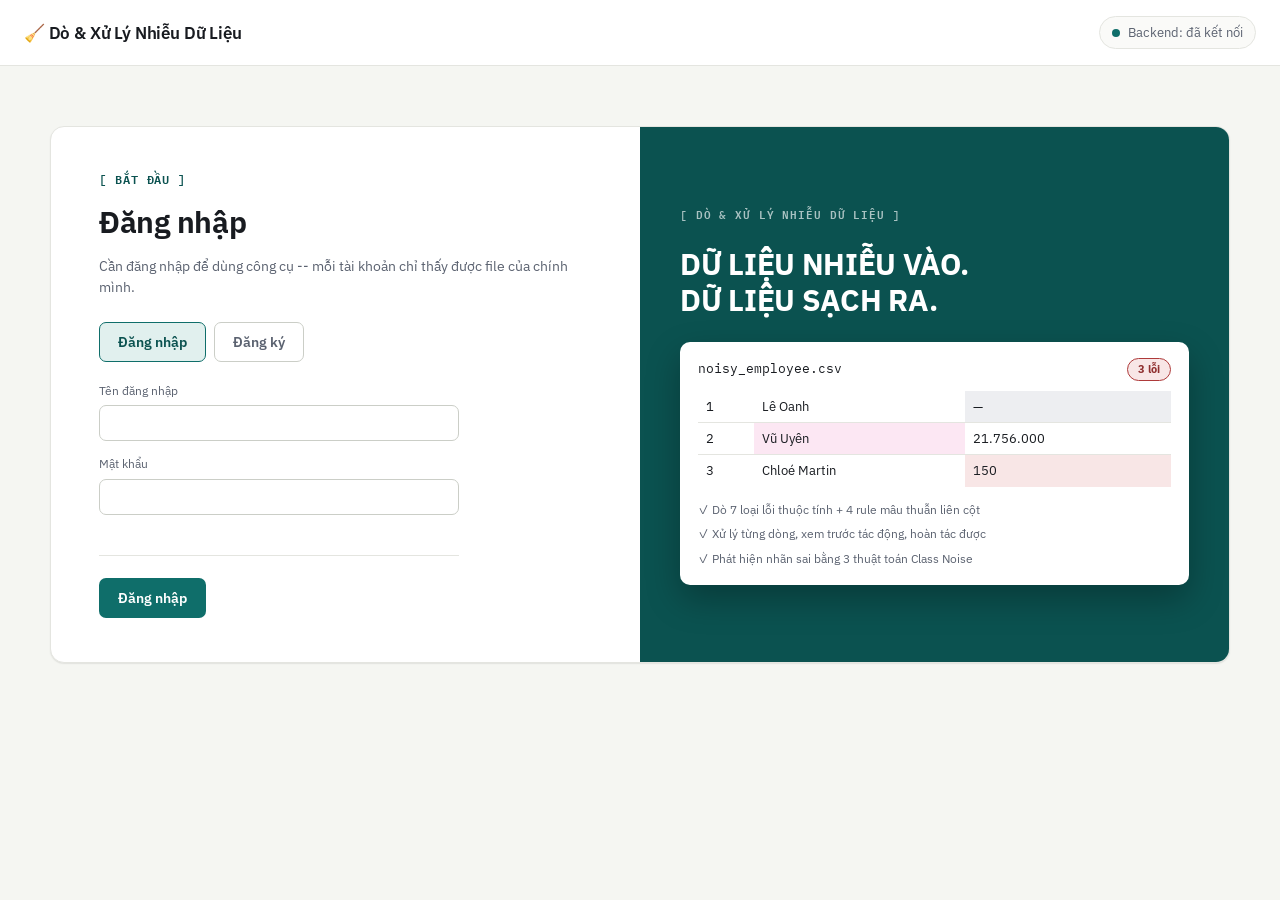
==== commit bc951449: "Làm lại giao diện trang Đăng nhập/Đăng ký: bố cục chia đôi màn hình Lấy cảm hứng bố cục từ 1 trang l" ====
--- a/frontend/index.html
+++ b/frontend/index.html
@@ -45,44 +45,74 @@
     <!-- Panel đăng nhập/đăng ký -- MỚI (tài khoản đăng nhập). KHÔNG nằm
          trong thanh 5 bước, hiện trước TẤT CẢ panel khác khi chưa đăng nhập
          (checkAuthStatus() ẩn #stepper + mọi panel số, chỉ hiện panel này). -->
-    <section class="panel panel--narrow" id="panel-auth">
-      <h2 class="panel-title" id="auth-title">Đăng nhập</h2>
-      <p class="panel-desc">Cần đăng nhập để dùng công cụ -- mỗi tài khoản chỉ thấy được file của chính mình.</p>
-
-      <div class="auth-tabs">
-        <button type="button" class="btn btn-ghost auth-tab is-active" id="auth-tab-login">Đăng nhập</button>
-        <button type="button" class="btn btn-ghost auth-tab" id="auth-tab-register">Đăng ký</button>
-      </div>
-
-      <form id="login-form" class="auth-form">
-        <div class="field field-grow">
-          <label for="login-username">Tên đăng nhập</label>
-          <input type="text" class="input" id="login-username" autocomplete="username" required />
-        </div>
-        <div class="field field-grow">
-          <label for="login-password">Mật khẩu</label>
-          <input type="password" class="input" id="login-password" autocomplete="current-password" required />
-        </div>
-        <p class="form-error" id="login-error" hidden></p>
-        <div class="panel-actions">
-          <button class="btn btn-primary" type="submit" id="login-submit-btn">Đăng nhập</button>
-        </div>
-      </form>
-
-      <form id="register-form" class="auth-form" hidden>
-        <div class="field field-grow">
-          <label for="register-username">Tên đăng nhập (ít nhất 3 ký tự)</label>
-          <input type="text" class="input" id="register-username" autocomplete="username" required />
-        </div>
-        <div class="field field-grow">
-          <label for="register-password">Mật khẩu (ít nhất 6 ký tự)</label>
-          <input type="password" class="input" id="register-password" autocomplete="new-password" required />
-        </div>
-        <p class="form-error" id="register-error" hidden></p>
-        <div class="panel-actions">
-          <button class="btn btn-primary" type="submit" id="register-submit-btn">Đăng ký</button>
-        </div>
-      </form>
+    <section class="panel auth-screen" id="panel-auth">
+      <div class="auth-screen-form">
+        <p class="auth-eyebrow">[ BẮT ĐẦU ]</p>
+        <h2 class="auth-headline" id="auth-title">Đăng nhập</h2>
+        <p class="panel-desc">Cần đăng nhập để dùng công cụ -- mỗi tài khoản chỉ thấy được file của chính mình.</p>
+
+        <div class="auth-tabs">
+          <button type="button" class="btn btn-ghost auth-tab is-active" id="auth-tab-login">Đăng nhập</button>
+          <button type="button" class="btn btn-ghost auth-tab" id="auth-tab-register">Đăng ký</button>
+        </div>
+
+        <form id="login-form" class="auth-form">
+          <div class="field">
+            <label for="login-username">Tên đăng nhập</label>
+            <input type="text" class="input" id="login-username" autocomplete="username" required />
+          </div>
+          <div class="field">
+            <label for="login-password">Mật khẩu</label>
+            <input type="password" class="input" id="login-password" autocomplete="current-password" required />
+          </div>
+          <p class="form-error" id="login-error" hidden></p>
+          <div class="panel-actions">
+            <button class="btn btn-primary" type="submit" id="login-submit-btn">Đăng nhập</button>
+          </div>
+        </form>
+
+        <form id="register-form" class="auth-form" hidden>
+          <div class="field">
+            <label for="register-username">Tên đăng nhập (ít nhất 3 ký tự)</label>
+            <input type="text" class="input" id="register-username" autocomplete="username" required />
+          </div>
+          <div class="field">
+            <label for="register-password">Mật khẩu (ít nhất 6 ký tự)</label>
+            <input type="password" class="input" id="register-password" autocomplete="new-password" required />
+          </div>
+          <p class="form-error" id="register-error" hidden></p>
+          <div class="panel-actions">
+            <button class="btn btn-primary" type="submit" id="register-submit-btn">Đăng ký</button>
+          </div>
+        </form>
+      </div>
+
+      <!-- Nửa phải: không phải ảnh trang trí rời rạc -- dùng ĐÚNG bảng màu 11
+           family noise thật của app (.cell-flag-*, khớp NOISE_TYPE_META trong
+           script.js) để demo luôn tính năng cốt lõi ngay trên màn hình đầu tiên. -->
+      <div class="auth-screen-hero">
+        <p class="auth-hero-eyebrow">[ DÒ &amp; XỬ LÝ NHIỄU DỮ LIỆU ]</p>
+        <h3 class="auth-hero-headline">DỮ LIỆU NHIỄU VÀO.<br />DỮ LIỆU SẠCH RA.</h3>
+
+        <div class="auth-demo-card">
+          <div class="auth-demo-head">
+            <span class="mono">noisy_employee.csv</span>
+            <span class="auth-demo-badge">3 lỗi</span>
+          </div>
+          <table class="auth-demo-table">
+            <tbody>
+              <tr><td class="mono">1</td><td>Lê Oanh</td><td class="cell-flag-slate">—</td></tr>
+              <tr><td class="mono">2</td><td class="cell-flag-rose"> Vũ Uyên </td><td>21.756.000</td></tr>
+              <tr><td class="mono">3</td><td>Chloé Martin</td><td class="cell-flag-crimson">150</td></tr>
+            </tbody>
+          </table>
+          <ul class="auth-demo-points">
+            <li>✓ Dò 7 loại lỗi thuộc tính + 4 rule mâu thuẫn liên cột</li>
+            <li>✓ Xử lý từng dòng, xem trước tác động, hoàn tác được</li>
+            <li>✓ Phát hiện nhãn sai bằng 3 thuật toán Class Noise</li>
+          </ul>
+        </div>
+      </div>
     </section>
 
     <!-- Panel hồ sơ tài khoản -- MỚI. Mở từ nút "Hồ sơ" ở header, giống cách
@@ -90,11 +120,11 @@
     <section class="panel panel--narrow" id="panel-profile">
       <h2 class="panel-title">Hồ sơ tài khoản</h2>
 
-      <div class="field field-grow">
+      <div class="field">
         <label>Tên đăng nhập</label>
         <p class="mono" id="profile-username">—</p>
       </div>
-      <div class="field field-grow">
+      <div class="field">
         <label>Tạo tài khoản lúc</label>
         <p class="mono" id="profile-created-at">—</p>
       </div>
@@ -102,11 +132,11 @@
       <div class="sub-section">
         <h3 class="sub-title">Đổi mật khẩu</h3>
         <form id="change-password-form" class="auth-form">
-          <div class="field field-grow">
+          <div class="field">
             <label for="old-password">Mật khẩu hiện tại</label>
             <input type="password" class="input" id="old-password" autocomplete="current-password" required />
           </div>
-          <div class="field field-grow">
+          <div class="field">
             <label for="new-password">Mật khẩu mới (ít nhất 6 ký tự)</label>
             <input type="password" class="input" id="new-password" autocomplete="new-password" required />
           </div>
--- a/frontend/style.css
+++ b/frontend/style.css
@@ -156,6 +156,52 @@
   border: 1px solid var(--danger); border-radius: var(--radius-sm); padding: 8px 10px; margin: 0;
 }
 
+/* ===== Màn hình Đăng nhập/Đăng ký: chia đôi, lấy cảm hứng bố cục landing
+   page tham khảo (CYD) nhưng GIỮ ĐÚNG màu/font của chính SPARK (--signal
+   teal, --bg kem, IBM Plex) để không lệch tông với Bước 1-5 phía sau. ===== */
+#panel-auth.is-active { display: grid; } /* thắng .panel.is-active{display:block} nhờ id selector */
+.auth-screen {
+  grid-template-columns: minmax(0, 1fr) minmax(0, 1fr);
+  max-width: 1180px; margin: 32px auto; padding: 0; overflow: hidden;
+}
+.auth-screen-form { padding: 44px 48px; display: flex; flex-direction: column; justify-content: center; }
+.auth-eyebrow {
+  font-family: "IBM Plex Mono", monospace; font-size: 11.5px; font-weight: 600;
+  letter-spacing: 0.08em; color: var(--signal-dark); margin-bottom: 10px;
+}
+.auth-headline { font-size: 30px; font-weight: 650; letter-spacing: -0.01em; margin-bottom: 10px; }
+.auth-screen .panel-desc { margin-bottom: 24px; }
+
+.auth-screen-hero {
+  background: var(--signal-dark); color: #fff;
+  padding: 44px 40px; display: flex; flex-direction: column; justify-content: center; gap: 24px;
+}
+.auth-hero-eyebrow {
+  font-family: "IBM Plex Mono", monospace; font-size: 11px; font-weight: 600;
+  letter-spacing: 0.08em; color: rgba(255, 255, 255, 0.65);
+}
+.auth-hero-headline { font-size: 30px; font-weight: 700; line-height: 1.2; letter-spacing: -0.01em; }
+
+.auth-demo-card {
+  background: var(--surface); color: var(--ink); border-radius: var(--radius-md);
+  padding: 16px 18px; box-shadow: 0 14px 34px rgba(0, 0, 0, 0.28);
+}
+.auth-demo-head { display: flex; align-items: center; justify-content: space-between; margin-bottom: 10px; font-size: 12.5px; }
+.auth-demo-badge {
+  background: var(--crimson-soft); color: var(--crimson-text); border: 1px solid var(--crimson-border);
+  border-radius: 999px; padding: 2px 10px; font-size: 11px; font-weight: 700;
+}
+.auth-demo-table { width: 100%; border-collapse: collapse; font-size: 12.5px; margin-bottom: 14px; }
+.auth-demo-table td { padding: 6px 8px; border-bottom: 1px solid var(--line); }
+.auth-demo-table tr:last-child td { border-bottom: none; }
+.auth-demo-points { list-style: none; margin: 0; padding: 0; display: flex; flex-direction: column; gap: 6px; font-size: 12px; color: var(--ink-dim); }
+
+@media (max-width: 860px) {
+  .auth-screen { grid-template-columns: 1fr; margin: 0; max-width: none; border-radius: 0; }
+  .auth-screen-hero { padding: 32px 28px; }
+  .auth-screen-form { padding: 32px 28px; }
+}
+
 /* ===== Buttons ===== */
 .btn { appearance: none; border-radius: var(--radius-sm); padding: 10px 18px; font-size: 13.5px; font-weight: 600; cursor: pointer; border: 1.5px solid transparent; transition: background 0.15s ease, border-color 0.15s ease, color 0.15s ease, opacity 0.15s ease; }
 .btn:disabled { opacity: 0.45; cursor: not-allowed; }
